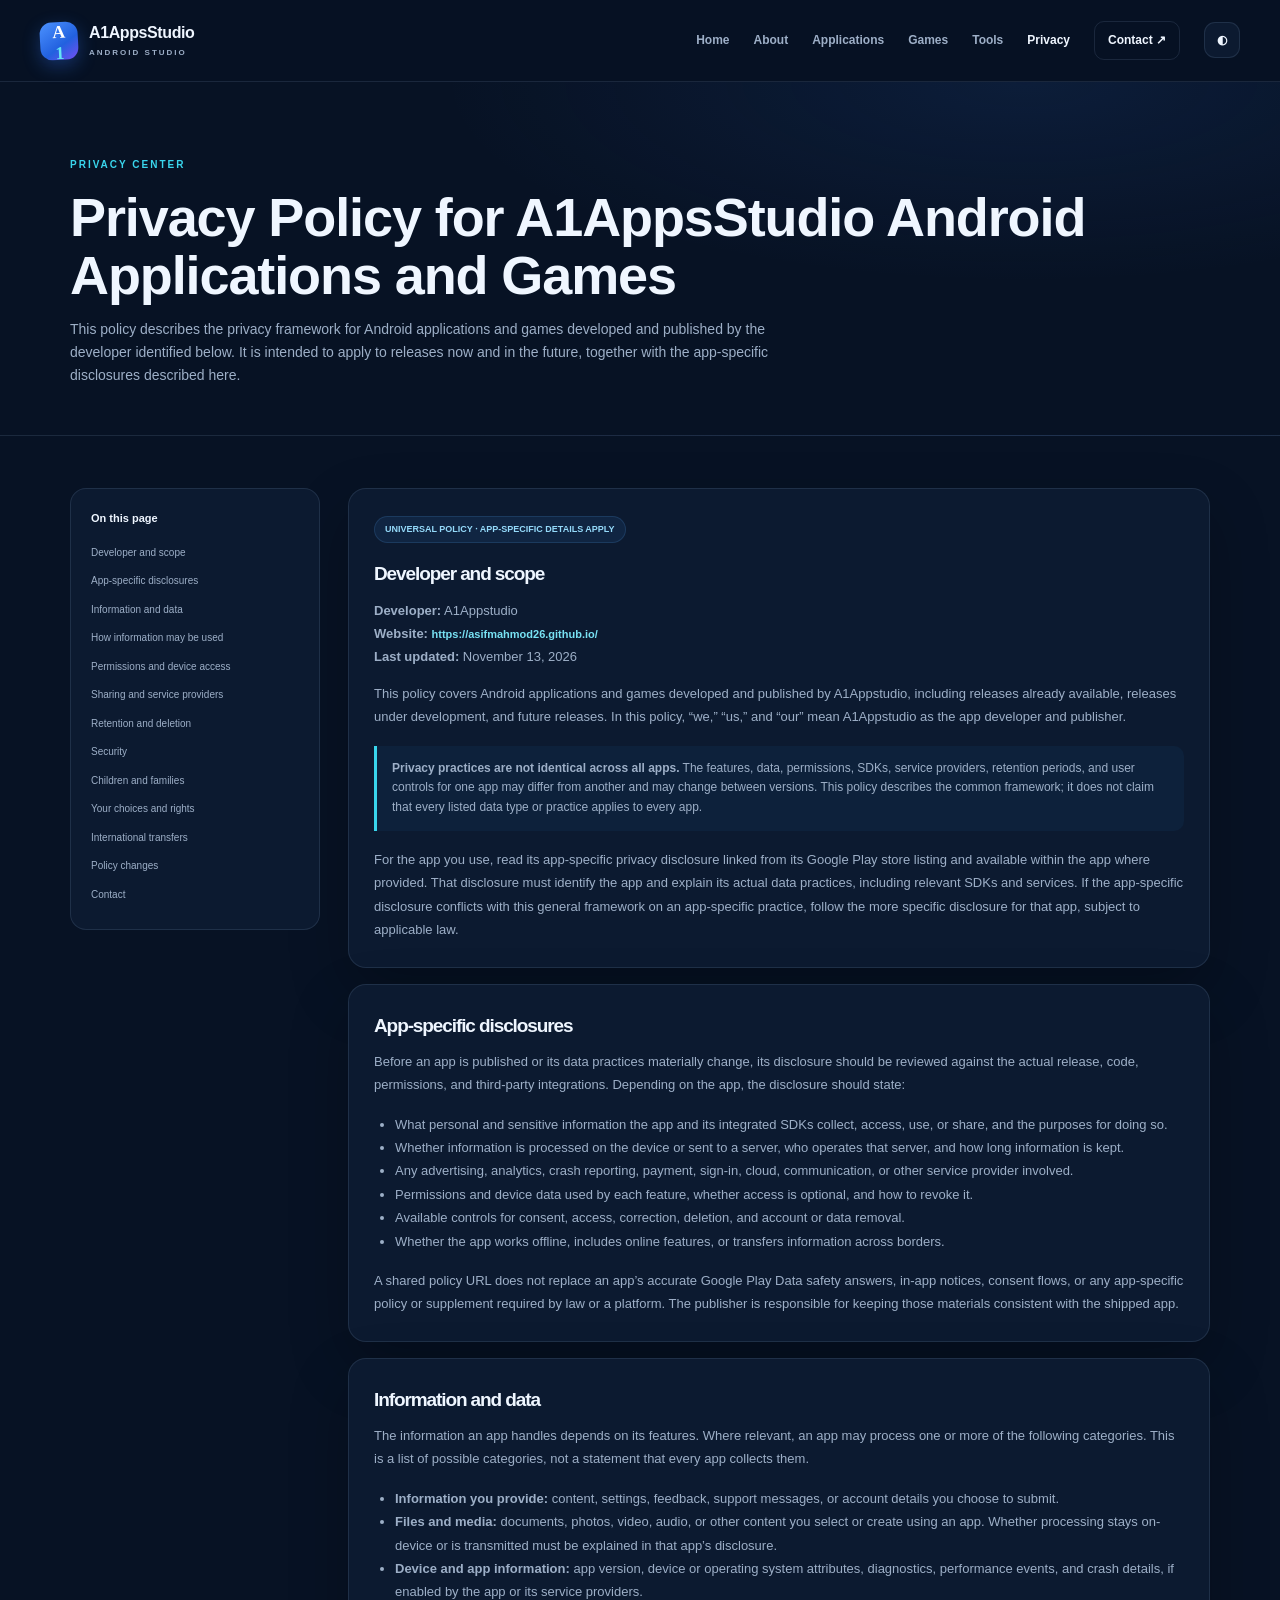
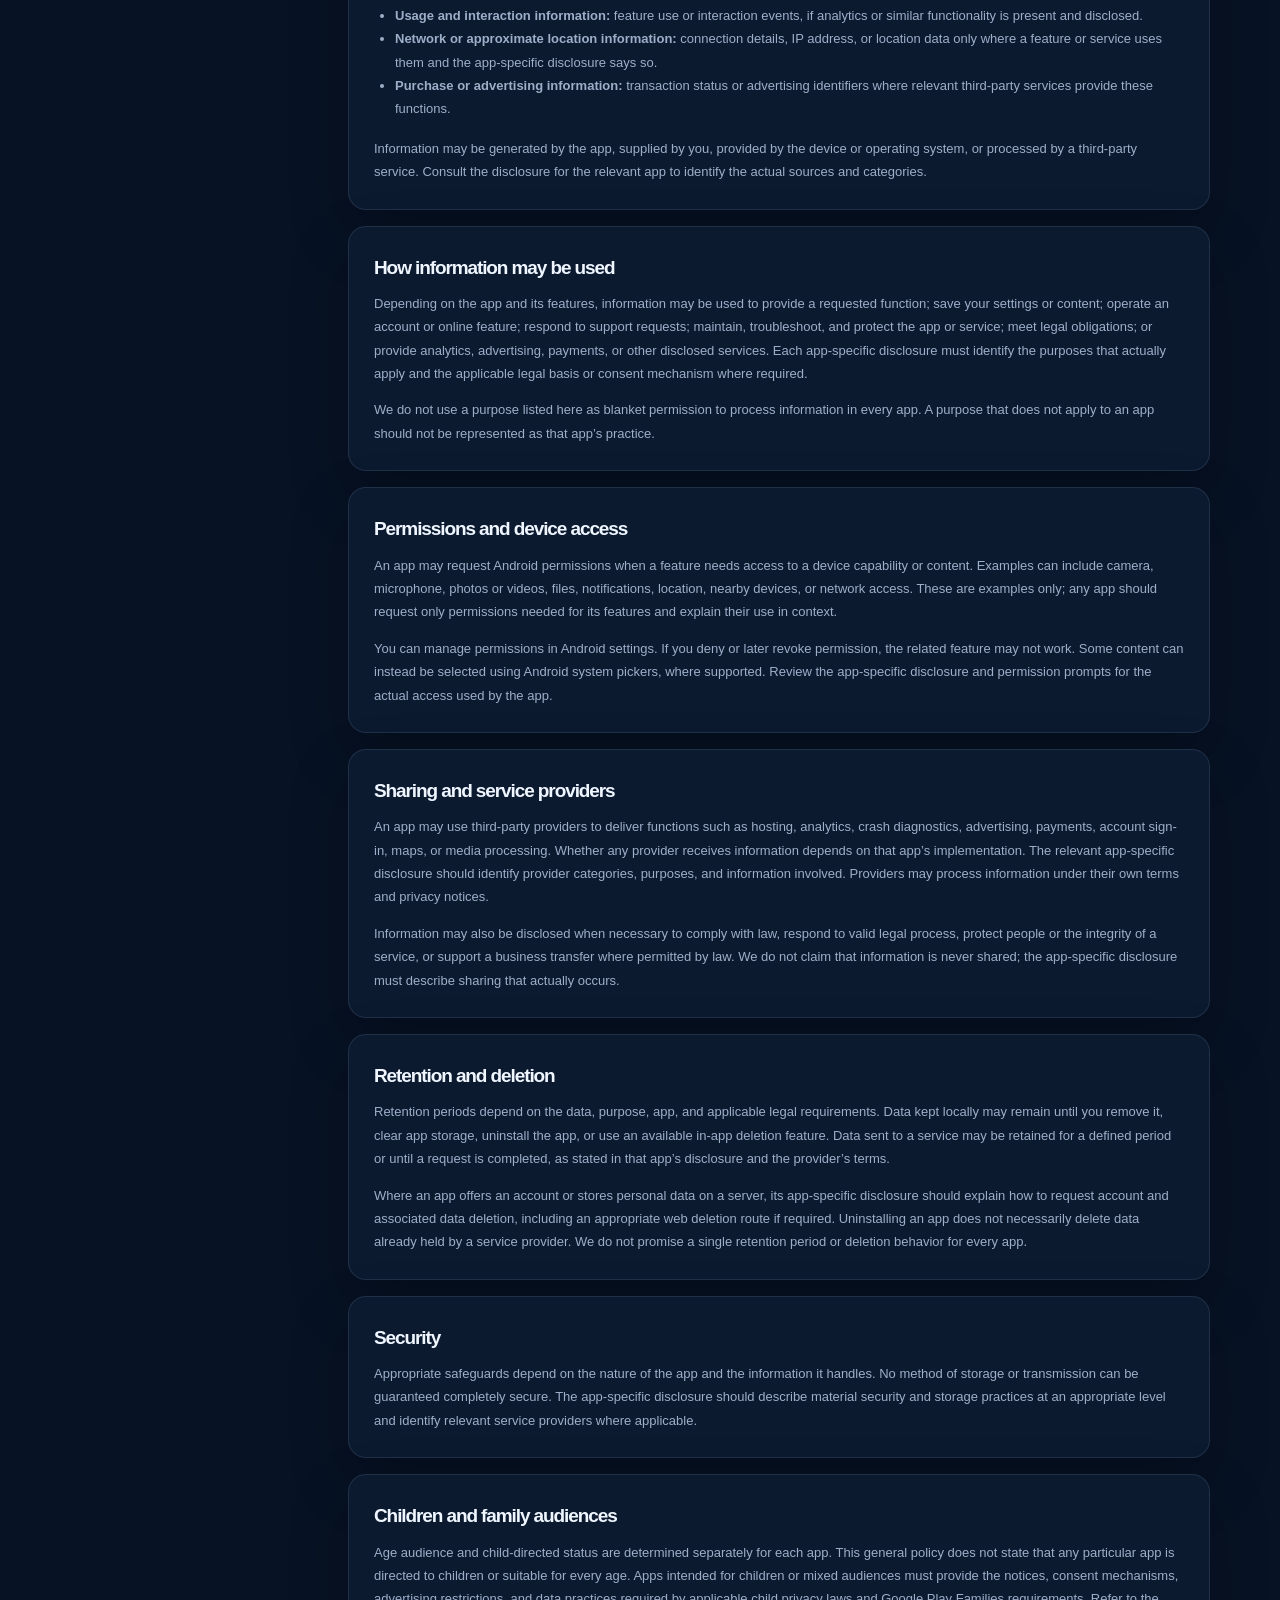
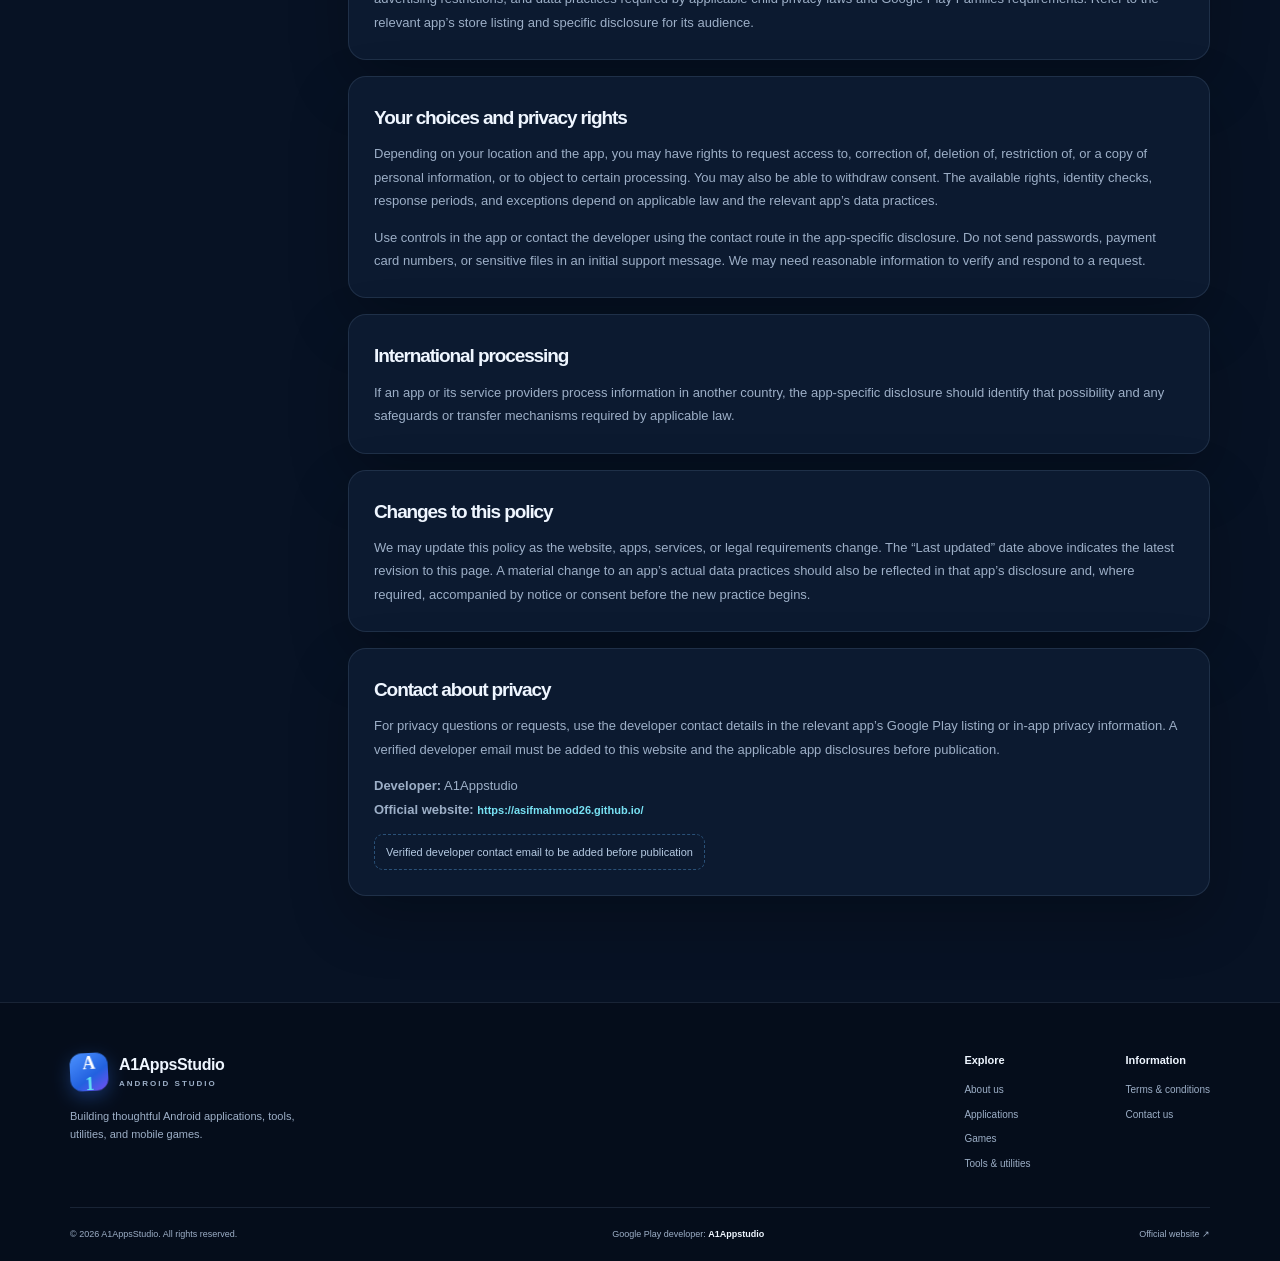
==== privacy.html @ 0a57a01b "official A1AppsStudio website" ====
<!doctype html><html lang="en" data-theme="dark"><head><meta charset="utf-8"><meta name="viewport" content="width=device-width, initial-scale=1"><meta name="description" content="Privacy Policy for Android applications and games developed and published by A1Appstudio, with app-specific disclosures for each release."><meta name="robots" content="index,follow"><title>Privacy Policy | A1AppsStudio</title><link rel="canonical" href="https://asifmahmod26.github.io/privacy.html"><link rel="icon" href="assets/favicon.svg" type="image/svg+xml"><link rel="stylesheet" href="assets/site.css"><script src="assets/site.js" defer></script></head><body><a class="skip-link" href="#main">Skip to content</a><header class="site-header"><div class="nav-wrap"><a class="brand" href="index.html"><span class="brand-mark">A<span>1</span></span><span>A1AppsStudio<small>ANDROID STUDIO</small></span></a><button class="menu-toggle" aria-expanded="false" aria-controls="primary-nav" aria-label="Open navigation"><span></span><span></span><span></span></button><nav id="primary-nav" class="primary-nav"><a href="index.html">Home</a><a href="about.html">About</a><a href="applications.html">Applications</a><a href="games.html">Games</a><a href="tools.html">Tools</a><a class="active" href="privacy.html">Privacy</a><a class="nav-contact" href="contact.html">Contact ↗</a><button class="theme-toggle" type="button" aria-label="Switch color theme">◐</button></nav></div></header><main id="main"><section class="page-hero"><div class="shell"><div class="eyebrow">PRIVACY CENTER</div><h1>Privacy Policy for A1AppsStudio Android Applications and Games</h1><p>This policy describes the privacy framework for Android applications and games developed and published by the developer identified below. It is intended to apply to releases now and in the future, together with the app-specific disclosures described here.</p></div></section><section class="page-content shell"><div class="prose-layout"><aside class="toc"><b>On this page</b><a href="#identity">Developer and scope</a><a href="#app-disclosures">App-specific disclosures</a><a href="#data">Information and data</a><a href="#use">How information may be used</a><a href="#permissions">Permissions and device access</a><a href="#sharing">Sharing and service providers</a><a href="#retention">Retention and deletion</a><a href="#security">Security</a><a href="#children">Children and families</a><a href="#rights">Your choices and rights</a><a href="#transfers">International transfers</a><a href="#changes">Policy changes</a><a href="#contact">Contact</a></aside><div>
  <article class="prose-card" id="identity"><span class="badge">UNIVERSAL POLICY · APP-SPECIFIC DETAILS APPLY</span><h2 style="margin-top:15px">Developer and scope</h2><p><strong>Developer:</strong> A1Appstudio<br><strong>Website:</strong> <a class="text-link" href="https://asifmahmod26.github.io/">https://asifmahmod26.github.io/</a><br><strong>Last updated:</strong> November 13, 2026</p><p>This policy covers Android applications and games developed and published by A1Appstudio, including releases already available, releases under development, and future releases. In this policy, “we,” “us,” and “our” mean A1Appstudio as the app developer and publisher.</p><div class="notice"><strong>Privacy practices are not identical across all apps.</strong> The features, data, permissions, SDKs, service providers, retention periods, and user controls for one app may differ from another and may change between versions. This policy describes the common framework; it does not claim that every listed data type or practice applies to every app.</div><p>For the app you use, read its app-specific privacy disclosure linked from its Google Play store listing and available within the app where provided. That disclosure must identify the app and explain its actual data practices, including relevant SDKs and services. If the app-specific disclosure conflicts with this general framework on an app-specific practice, follow the more specific disclosure for that app, subject to applicable law.</p></article>
  <article class="prose-card" id="app-disclosures"><h2>App-specific disclosures</h2><p>Before an app is published or its data practices materially change, its disclosure should be reviewed against the actual release, code, permissions, and third-party integrations. Depending on the app, the disclosure should state:</p><ul><li>What personal and sensitive information the app and its integrated SDKs collect, access, use, or share, and the purposes for doing so.</li><li>Whether information is processed on the device or sent to a server, who operates that server, and how long information is kept.</li><li>Any advertising, analytics, crash reporting, payment, sign-in, cloud, communication, or other service provider involved.</li><li>Permissions and device data used by each feature, whether access is optional, and how to revoke it.</li><li>Available controls for consent, access, correction, deletion, and account or data removal.</li><li>Whether the app works offline, includes online features, or transfers information across borders.</li></ul><p>A shared policy URL does not replace an app’s accurate Google Play Data safety answers, in-app notices, consent flows, or any app-specific policy or supplement required by law or a platform. The publisher is responsible for keeping those materials consistent with the shipped app.</p></article>
  <article class="prose-card" id="data"><h2>Information and data</h2><p>The information an app handles depends on its features. Where relevant, an app may process one or more of the following categories. This is a list of possible categories, not a statement that every app collects them.</p><ul><li><strong>Information you provide:</strong> content, settings, feedback, support messages, or account details you choose to submit.</li><li><strong>Files and media:</strong> documents, photos, video, audio, or other content you select or create using an app. Whether processing stays on-device or is transmitted must be explained in that app’s disclosure.</li><li><strong>Device and app information:</strong> app version, device or operating system attributes, diagnostics, performance events, and crash details, if enabled by the app or its service providers.</li><li><strong>Usage and interaction information:</strong> feature use or interaction events, if analytics or similar functionality is present and disclosed.</li><li><strong>Network or approximate location information:</strong> connection details, IP address, or location data only where a feature or service uses them and the app-specific disclosure says so.</li><li><strong>Purchase or advertising information:</strong> transaction status or advertising identifiers where relevant third-party services provide these functions.</li></ul><p>Information may be generated by the app, supplied by you, provided by the device or operating system, or processed by a third-party service. Consult the disclosure for the relevant app to identify the actual sources and categories.</p></article>
  <article class="prose-card" id="use"><h2>How information may be used</h2><p>Depending on the app and its features, information may be used to provide a requested function; save your settings or content; operate an account or online feature; respond to support requests; maintain, troubleshoot, and protect the app or service; meet legal obligations; or provide analytics, advertising, payments, or other disclosed services. Each app-specific disclosure must identify the purposes that actually apply and the applicable legal basis or consent mechanism where required.</p><p>We do not use a purpose listed here as blanket permission to process information in every app. A purpose that does not apply to an app should not be represented as that app’s practice.</p></article>
  <article class="prose-card" id="permissions"><h2>Permissions and device access</h2><p>An app may request Android permissions when a feature needs access to a device capability or content. Examples can include camera, microphone, photos or videos, files, notifications, location, nearby devices, or network access. These are examples only; any app should request only permissions needed for its features and explain their use in context.</p><p>You can manage permissions in Android settings. If you deny or later revoke permission, the related feature may not work. Some content can instead be selected using Android system pickers, where supported. Review the app-specific disclosure and permission prompts for the actual access used by the app.</p></article>
  <article class="prose-card" id="sharing"><h2>Sharing and service providers</h2><p>An app may use third-party providers to deliver functions such as hosting, analytics, crash diagnostics, advertising, payments, account sign-in, maps, or media processing. Whether any provider receives information depends on that app’s implementation. The relevant app-specific disclosure should identify provider categories, purposes, and information involved. Providers may process information under their own terms and privacy notices.</p><p>Information may also be disclosed when necessary to comply with law, respond to valid legal process, protect people or the integrity of a service, or support a business transfer where permitted by law. We do not claim that information is never shared; the app-specific disclosure must describe sharing that actually occurs.</p></article>
  <article class="prose-card" id="retention"><h2>Retention and deletion</h2><p>Retention periods depend on the data, purpose, app, and applicable legal requirements. Data kept locally may remain until you remove it, clear app storage, uninstall the app, or use an available in-app deletion feature. Data sent to a service may be retained for a defined period or until a request is completed, as stated in that app’s disclosure and the provider’s terms.</p><p>Where an app offers an account or stores personal data on a server, its app-specific disclosure should explain how to request account and associated data deletion, including an appropriate web deletion route if required. Uninstalling an app does not necessarily delete data already held by a service provider. We do not promise a single retention period or deletion behavior for every app.</p></article>
  <article class="prose-card" id="security"><h2>Security</h2><p>Appropriate safeguards depend on the nature of the app and the information it handles. No method of storage or transmission can be guaranteed completely secure. The app-specific disclosure should describe material security and storage practices at an appropriate level and identify relevant service providers where applicable.</p></article>
  <article class="prose-card" id="children"><h2>Children and family audiences</h2><p>Age audience and child-directed status are determined separately for each app. This general policy does not state that any particular app is directed to children or suitable for every age. Apps intended for children or mixed audiences must provide the notices, consent mechanisms, advertising restrictions, and data practices required by applicable child privacy laws and Google Play Families requirements. Refer to the relevant app’s store listing and specific disclosure for its audience.</p></article>
  <article class="prose-card" id="rights"><h2>Your choices and privacy rights</h2><p>Depending on your location and the app, you may have rights to request access to, correction of, deletion of, restriction of, or a copy of personal information, or to object to certain processing. You may also be able to withdraw consent. The available rights, identity checks, response periods, and exceptions depend on applicable law and the relevant app’s data practices.</p><p>Use controls in the app or contact the developer using the contact route in the app-specific disclosure. Do not send passwords, payment card numbers, or sensitive files in an initial support message. We may need reasonable information to verify and respond to a request.</p></article>
  <article class="prose-card" id="transfers"><h2>International processing</h2><p>If an app or its service providers process information in another country, the app-specific disclosure should identify that possibility and any safeguards or transfer mechanisms required by applicable law.</p></article>
  <article class="prose-card" id="changes"><h2>Changes to this policy</h2><p>We may update this policy as the website, apps, services, or legal requirements change. The “Last updated” date above indicates the latest revision to this page. A material change to an app’s actual data practices should also be reflected in that app’s disclosure and, where required, accompanied by notice or consent before the new practice begins.</p></article>
  <article class="prose-card" id="contact"><h2>Contact about privacy</h2><p>For privacy questions or requests, use the developer contact details in the relevant app’s Google Play listing or in-app privacy information. A verified developer email must be added to this website and the applicable app disclosures before publication.</p><p><strong>Developer:</strong> A1Appstudio<br><strong>Official website:</strong> <a class="text-link" href="https://asifmahmod26.github.io/">https://asifmahmod26.github.io/</a></p><div class="placeholder">Verified developer contact email to be added before publication</div></article>
  </div></div></section></main><footer class="site-footer"><div class="shell footer-main"><div class="footer-brand"><a class="brand" href="index.html"><span class="brand-mark">A<span>1</span></span><span>A1AppsStudio<small>ANDROID STUDIO</small></span></a><p>Building thoughtful Android applications, tools, utilities, and mobile games.</p></div><div class="footer-links"><div><b>Explore</b><a href="about.html">About us</a><a href="applications.html">Applications</a><a href="games.html">Games</a><a href="tools.html">Tools &amp; utilities</a></div><div><b>Information</b><a href="terms.html">Terms &amp; conditions</a><a href="contact.html">Contact us</a></div></div></div><div class="shell footer-bottom"><span>© <span data-year></span> A1AppsStudio. All rights reserved.</span><span>Google Play developer: <strong>A1Appstudio</strong></span><a href="https://asifmahmod26.github.io/">Official website ↗</a></div></footer></body></html>
---- assets/site.css ----
:root{color-scheme:dark;--bg:#071224;--bg-deep:#050d1b;--surface:#0c1a30;--surface-2:#10223d;--text:#eff6ff;--muted:#9dafc7;--line:rgba(161,190,232,.13);--blue:#4b83ff;--cyan:#39d5ec;--purple:#9a77ff;--shadow:0 24px 60px rgba(0,0,0,.24);--radius:22px}html[data-theme="light"]{color-scheme:light;--bg:#f5f8ff;--bg-deep:#edf3fc;--surface:#fff;--surface-2:#f3f7ff;--text:#14233b;--muted:#53657f;--line:rgba(40,75,130,.13);--shadow:0 24px 60px rgba(22,52,99,.1)}*{box-sizing:border-box}html{scroll-behavior:smooth}body{margin:0;background:var(--bg);color:var(--text);font-family:"DM Sans",sans-serif;line-height:1.65;transition:background .25s,color .25s}a{color:inherit;text-decoration:none}button{font:inherit}.shell{width:min(1140px,calc(100% - 48px));margin-inline:auto}.skip-link{position:absolute;left:-9999px;top:8px;background:var(--text);color:var(--bg);padding:10px 14px;border-radius:8px;z-index:99}.skip-link:focus{left:10px}.site-header{height:82px;position:sticky;top:0;z-index:20;background:color-mix(in srgb,var(--bg) 88%,transparent);backdrop-filter:blur(18px);border-bottom:1px solid var(--line)}.nav-wrap{height:100%;width:min(1200px,calc(100% - 48px));margin:auto;display:flex;align-items:center;justify-content:space-between}.brand{display:inline-flex;align-items:center;gap:11px;font:800 16px Manrope,sans-serif;letter-spacing:-.4px}.brand>span:last-child{display:flex;flex-direction:column;line-height:1.15}.brand small{font:700 8px "DM Sans",sans-serif;letter-spacing:2px;color:var(--muted);margin-top:5px}.brand-mark{width:38px;height:38px;display:grid;place-items:center;border-radius:12px;background:linear-gradient(145deg,#4c92ff,#2261df 60%,#754ef2);box-shadow:0 6px 18px #347cff50;color:white;font:800 18px Manrope;transform:rotate(-3deg)}.brand-mark span,.about-monogram span{color:#64e6f4}.primary-nav{display:flex;align-items:center;gap:24px;font-size:12px;font-weight:600;color:var(--muted)}.primary-nav>a{transition:color .2s}.primary-nav>a:hover,.primary-nav>a.active{color:var(--text)}.nav-contact{border:1px solid var(--line);border-radius:10px;padding:9px 13px;color:var(--text)!important}.nav-contact span{color:var(--cyan);padding-left:5px}.theme-toggle,.menu-toggle{color:var(--text);border:1px solid var(--line);background:var(--surface);width:36px;height:36px;border-radius:11px;cursor:pointer}.menu-toggle{display:none}.hero{min-height:590px;display:grid;grid-template-columns:1fr .95fr;align-items:center;gap:30px;padding-block:68px 56px}.eyebrow{font-size:10px;letter-spacing:2px;font-weight:700;color:var(--cyan);display:flex;align-items:center;gap:9px}.pulse{width:7px;height:7px;background:var(--cyan);border-radius:99px;box-shadow:0 0 14px var(--cyan)}h1,h2,h3,p{margin-top:0}h1,h2,h3{font-family:Manrope,sans-serif;letter-spacing:-1.1px}h1{font-size:clamp(42px,5.5vw,69px);line-height:1.08;margin:18px 0 17px;font-weight:800}h1 span{background:linear-gradient(100deg,#54a3ff,#53dded 60%,#a58aff);color:transparent;background-clip:text}.hero-lead{font:600 16px Manrope,sans-serif;color:#e3edff;margin-bottom:12px}.hero-text{max-width:520px;color:var(--muted);font-size:14px;line-height:1.8}.hero-actions{display:flex;gap:12px;margin-top:25px}.button{min-height:44px;padding:0 18px;border-radius:12px;display:inline-flex;align-items:center;justify-content:center;gap:12px;font-size:12px;font-weight:700;transition:transform .2s,box-shadow .2s}.button:hover{transform:translateY(-2px)}.button-primary{background:linear-gradient(105deg,#347bf2,#4a63ef 70%,#7560ef);color:white;box-shadow:0 12px 25px #326ef040}.button-primary span{font-size:17px}.button-quiet{color:var(--text);border:1px solid var(--line);background:var(--surface)}.button-outline{border:1px solid var(--line);color:var(--text);background:var(--surface)}.hero-note{margin-top:27px;color:var(--muted);font-size:10px;display:flex;gap:9px;align-items:center}.note-icon{color:#ffcf6a}.hero-art{height:440px;position:relative;display:grid;place-items:center;isolation:isolate}.glow{position:absolute;width:320px;height:320px;border-radius:50%;background:radial-gradient(circle,#3177ed36, #6c51de1c 45%,transparent 70%);filter:blur(10px);z-index:-1}.orbit{position:absolute;border:1px solid #80b0ff20;border-radius:50%;transform:rotate(-25deg)}.orbit-one{width:385px;height:175px}.orbit-two{width:330px;height:260px;transform:rotate(43deg)}.art-card{position:absolute;border:1px solid #b5d5ff27;background:linear-gradient(145deg,#172b49ed,#0d1c34f5);box-shadow:0 28px 60px #0005,inset 0 1px #fff1;border-radius:23px}.art-card-back{width:198px;height:260px;right:38px;top:78px;padding:25px 20px;transform:rotate(11deg);opacity:.8}.mini-icon{width:35px;height:35px;border-radius:12px;display:grid;place-items:center;color:#091727;margin-bottom:24px}.cyan{background:linear-gradient(135deg,#69eff1,#55aaff)}.art-card-back i{display:block;background:#52709255;height:7px;border-radius:8px;margin:10px 0;width:90%}.art-card-back i.short{width:58%}.mini-bars{height:55px;display:flex;align-items:end;gap:9px;margin-top:31px}.mini-bars b{display:block;width:25px;border-radius:6px 6px 2px 2px;background:linear-gradient(#65d9ee,#3975ef);height:52%}.mini-bars b:nth-child(2){height:91%}.mini-bars b:nth-child(3){height:70%}.art-card-front{width:220px;height:340px;left:calc(50% - 135px);top:57px;padding:22px;transform:rotate(-7deg);background:linear-gradient(150deg,#1a3151f5,#101d34f8)}.phone-top{display:flex;justify-content:space-between}.phone-top span{width:30px;height:5px;border-radius:4px;background:#8daed54d}.phone-top span+span{width:9px}.app-symbol{margin:29px auto 20px;width:62px;height:62px;border-radius:21px;display:grid;place-items:center;font:800 27px Manrope;color:white;background:linear-gradient(145deg,#48a3ff,#535ee8 66%,#9768eb);box-shadow:0 12px 26px #4478ec55}.app-symbol span{color:#68edf0}.art-line{width:53%;height:7px;margin:10px auto;background:#94afd052;border-radius:9px}.art-line.wide{width:74%;height:9px;background:#d1e3fb9c}.art-chip-row{display:flex;justify-content:center;gap:7px;margin:21px 0}.art-chip-row span{height:17px;width:43px;border-radius:10px;background:#244565}.art-chip-row span:first-child{background:#286e9b}.art-tile{height:66px;background:linear-gradient(110deg,#184277,#202f69);border:1px solid #6ea6f02c;border-radius:13px;padding:10px;display:flex;align-items:center;gap:8px;position:relative}.art-tile b{display:grid;place-items:center;width:33px;height:35px;border-radius:10px;background:linear-gradient(130deg,#55d8e8,#5479f2);color:white}.art-tile span{height:6px;width:58px;background:#c2d9f270;border-radius:9px}.art-tile span.short{position:absolute;left:51px;top:42px;width:39px;background:#91aacc45}.float-chip{position:absolute;border:1px solid #a7cbf533;background:#112543e8;backdrop-filter:blur(8px);padding:9px 13px;border-radius:12px;font-size:9px;font-weight:700;letter-spacing:.7px;box-shadow:0 12px 25px #0004}.float-chip span{color:var(--cyan);font-size:14px;vertical-align:-1px;margin-right:6px}.chip-top{top:70px;left:27px}.chip-bottom{bottom:69px;right:24px}.spark{position:absolute;color:#63ddeb;font-size:24px}.spark-a{top:115px;right:75px}.spark-b{bottom:91px;left:47px;color:#a985ff}.trust-strip{border-block:1px solid var(--line);background:var(--surface-2)}.trust-inner{display:flex;align-items:center;justify-content:center;gap:30px;height:61px;font-size:9px;letter-spacing:1.5px;font-weight:700;color:var(--muted)}.trust-divider{height:4px;width:4px;border-radius:50%;background:var(--cyan);box-shadow:0 0 8px var(--cyan)}.section{padding-block:92px}.section-heading{display:flex;align-items:end;justify-content:space-between;margin-bottom:29px;gap:30px}.section-heading h2,.about-copy h2,.privacy-inner h2,.cta-inner h2{font-size:clamp(27px,3.5vw,38px);line-height:1.2;margin:10px 0 0}.section-heading p{color:var(--muted);font-size:12px;max-width:300px;margin:0}.category-grid{display:grid;grid-template-columns:repeat(3,1fr);gap:17px}.category-card{position:relative;padding:26px 24px 23px;min-height:231px;border-radius:var(--radius);background:linear-gradient(145deg,var(--surface),color-mix(in srgb,var(--surface) 75%,var(--surface-2)));border:1px solid var(--line);box-shadow:var(--shadow);transition:transform .24s,border .24s}.category-card:hover{transform:translateY(-5px);border-color:#5db8f666}.category-icon{width:43px;height:43px;border-radius:14px;display:grid;place-items:center;font-size:22px;color:white;box-shadow:0 9px 20px #0003}.icon-blue{background:linear-gradient(140deg,#4da9ff,#4664ee)}.icon-violet{background:linear-gradient(140deg,#c074ff,#7247e4)}.icon-cyan{background:linear-gradient(140deg,#44e0d8,#2887ed)}.card-arrow{position:absolute;right:24px;top:27px;color:var(--muted);font-size:17px}.category-card h3{font-size:17px;margin:21px 0 8px}.category-card p{font-size:11px;color:var(--muted);line-height:1.7;max-width:290px;margin-bottom:17px}.tag-row{display:flex;gap:7px}.tag-row span{font-size:8px;color:#9ec7ff;border:1px solid #79aef022;background:#4582db12;padding:5px 8px;border-radius:20px}.privacy-band{background:linear-gradient(105deg,#0d2441,#10234c 58%,#171e46);border-block:1px solid #6e9edf19;overflow:hidden}.privacy-inner{position:relative;display:grid;grid-template-columns:86px 1fr;gap:23px;align-items:center;padding-block:48px}.privacy-emblem{width:68px;height:68px;border-radius:21px;display:grid;place-items:center;font-size:34px;color:#9df1e9;background:linear-gradient(140deg,#1f6995,#3e55ae);box-shadow:0 12px 32px #268ce034;position:relative}.privacy-emblem span{position:absolute;width:11px;height:11px;border-radius:50%;background:#85f5cd;right:11px;top:10px;box-shadow:0 0 12px #85f5cd}.privacy-inner h2{font-size:28px;margin:8px 0}.privacy-inner p{font-size:12px;color:#b0c4de;max-width:710px;margin-bottom:12px}.text-link{font-size:11px;color:#78e2f4;font-weight:700}.text-link span{padding-left:6px}.privacy-orb{position:absolute;width:200px;height:200px;border:1px solid #7db3e923;border-radius:50%;right:9%;top:-80px;box-shadow:0 0 0 28px #7db3e90b,0 0 0 58px #7db3e907}.about-preview{display:grid;grid-template-columns:.85fr 1.2fr;gap:90px;align-items:center}.about-graphic{height:280px;display:grid;place-items:center;position:relative}.about-ring{position:absolute;width:238px;height:238px;border:1px solid #489ef23e;border-radius:50%;box-shadow:0 0 0 27px #448aef0c,0 0 0 54px #448aef08}.about-monogram{width:142px;height:142px;border-radius:42px;display:grid;place-items:center;background:linear-gradient(145deg,#347eef,#3a58d9 65%,#815ae8);font:800 64px Manrope;color:white;box-shadow:0 30px 60px #3c66dd55,inset 0 1px #ffffff80;transform:rotate(-8deg)}.about-caption{position:absolute;bottom:7px;left:calc(50% + 67px);font-size:8px;line-height:1.6;letter-spacing:1.3px;font-weight:700;color:var(--muted)}.about-copy p{font-size:13px;color:var(--muted);max-width:550px;line-height:1.85;margin:17px 0 22px}.contact-cta{background:var(--surface-2);border-top:1px solid var(--line)}.cta-inner{min-height:190px;display:flex;align-items:center;justify-content:space-between;gap:20px;padding-block:38px}.cta-inner h2{font-size:27px;margin:8px 0}.cta-inner p{color:var(--muted);font-size:12px;margin-bottom:0}.site-footer{background:var(--bg-deep);border-top:1px solid var(--line)}.footer-main{padding-block:48px 35px;display:flex;justify-content:space-between;gap:40px}.footer-brand p{font-size:11px;color:var(--muted);max-width:260px;margin-top:16px}.footer-links{display:flex;gap:95px}.footer-links div{display:flex;flex-direction:column;gap:8px;font-size:10px;color:var(--muted)}.footer-links b{color:var(--text);font-size:11px;margin-bottom:5px}.footer-bottom{border-top:1px solid var(--line);min-height:54px;display:flex;align-items:center;justify-content:space-between;gap:12px;color:var(--muted);font-size:9px}.footer-bottom strong{color:var(--text)}.page-hero{padding:75px 0 48px;background:radial-gradient(ellipse at 80% 0%,#2b5eba24,transparent 40%);border-bottom:1px solid var(--line)}.page-hero h1{font-size:clamp(38px,5vw,54px);margin:14px 0}.page-hero p{color:var(--muted);max-width:700px;font-size:14px;margin:0}.page-content{padding-block:52px 90px}.content-grid{display:grid;grid-template-columns:repeat(2,1fr);gap:18px}.info-card,.prose-card,.contact-card{border:1px solid var(--line);background:var(--surface);border-radius:18px;padding:25px;box-shadow:var(--shadow)}.info-card h2,.info-card h3,.prose-card h2,.contact-card h2{font-size:19px;margin-bottom:9px}.info-card p,.prose-card p,.prose-card li,.contact-card p{color:var(--muted);font-size:13px;line-height:1.8}.info-card p:last-child,.prose-card p:last-child{margin-bottom:0}.info-card .category-icon{margin-bottom:15px}.prose-layout{display:grid;grid-template-columns:250px 1fr;gap:28px;align-items:start}.toc{position:sticky;top:104px;background:var(--surface);border:1px solid var(--line);border-radius:16px;padding:20px}.toc b{font-size:11px;display:block;margin-bottom:11px}.toc a{display:block;color:var(--muted);font-size:10px;padding:6px 0}.toc a:hover{color:var(--cyan)}.prose-card{margin-bottom:16px;scroll-margin-top:100px}.prose-card h2{margin-top:0}.prose-card h3{font-size:15px;letter-spacing:-.2px;margin:20px 0 7px}.prose-card ul{padding-left:21px}.notice{border-left:3px solid var(--cyan);background:#258de110;border-radius:0 10px 10px 0;padding:13px 15px;color:var(--muted);font-size:12px;margin:17px 0}.contact-layout{display:grid;grid-template-columns:1.1fr .9fr;gap:18px}.contact-method{padding:14px 0;border-top:1px solid var(--line)}.contact-method b{display:block;font-size:12px}.contact-method span{font-size:11px;color:var(--muted)}.placeholder{display:inline-block;border:1px dashed #58a5e766;color:#b5cae2;padding:8px 11px;border-radius:9px;font-size:11px}.badge{display:inline-flex;border-radius:20px;background:#3987e21a;border:1px solid #529de42c;color:#95dafa;padding:5px 10px;font-size:9px;font-weight:700}.last-updated{font-size:10px!important;color:var(--muted);margin-top:-3px}.category-list{display:flex;flex-wrap:wrap;gap:8px}.category-list span{border:1px solid var(--line);background:var(--surface-2);padding:7px 11px;border-radius:20px;font-size:10px;color:var(--muted)}
@media(max-width:900px){.primary-nav{gap:14px}.hero{grid-template-columns:1fr .8fr}.hero-art{transform:scale(.9)}.about-preview{gap:45px}.footer-links{gap:55px}}
@media(max-width:700px){.shell,.nav-wrap{width:min(100% - 34px,560px)}.site-header{height:70px}.menu-toggle{display:flex;flex-direction:column;align-items:center;justify-content:center;gap:4px}.menu-toggle span{width:15px;height:1.5px;background:var(--text);border-radius:3px}.primary-nav{display:none;position:absolute;left:0;right:0;top:69px;background:var(--bg);border-bottom:1px solid var(--line);padding:12px 22px 19px;flex-direction:column;align-items:stretch;gap:0;box-shadow:0 22px 30px #0003}.primary-nav.open{display:flex}.primary-nav>a{padding:10px 0}.primary-nav .nav-contact{margin-top:5px;text-align:center}.theme-toggle{position:absolute;right:22px;top:13px;transform:translateX(-46px)}.hero{display:flex;flex-direction:column;align-items:stretch;padding-block:52px 30px;gap:8px}.hero-copy{position:relative;z-index:2}.hero-art{height:350px;width:100%;transform:scale(.86);transform-origin:top center;margin-bottom:-42px}.hero h1{font-size:47px}.hero-lead{font-size:14px}.hero-text{font-size:13px}.trust-inner{gap:12px;height:auto;min-height:55px;font-size:7px;letter-spacing:.8px}.trust-divider{flex:none}.section{padding-block:64px}.section-heading{display:block}.section-heading p{margin-top:13px}.category-grid{grid-template-columns:1fr}.category-card{min-height:205px}.privacy-inner{grid-template-columns:55px 1fr;gap:14px;padding-block:35px}.privacy-emblem{width:52px;height:52px;font-size:25px;border-radius:16px}.privacy-inner h2{font-size:22px}.privacy-inner p{font-size:11px}.privacy-orb{right:-130px}.about-preview{grid-template-columns:1fr;gap:22px;padding-top:54px}.about-graphic{height:220px}.about-ring{width:190px;height:190px}.about-monogram{width:115px;height:115px;font-size:52px;border-radius:35px}.about-caption{left:calc(50% + 55px)}.about-copy h2{font-size:29px}.cta-inner{display:block;padding-block:35px}.cta-inner .button{margin-top:20px}.footer-main{display:block;padding-block:38px 25px}.footer-links{margin-top:30px;justify-content:flex-start;gap:50px}.footer-bottom{padding-block:14px;flex-wrap:wrap;justify-content:flex-start}.footer-bottom>*{width:100%}.page-hero{padding:53px 0 35px}.page-content{padding-block:32px 65px}.content-grid,.contact-layout{grid-template-columns:1fr}.prose-layout{grid-template-columns:1fr}.toc{position:static;display:grid;grid-template-columns:repeat(2,1fr);gap:0 10px}.toc b{grid-column:1/-1}.prose-card{padding:20px}.info-card,.contact-card{padding:21px}}
@media(prefers-reduced-motion:reduce){*,*::before,*::after{scroll-behavior:auto!important;animation-duration:.01ms!important;transition-duration:.01ms!important}}
@media(max-width:900px){.primary-nav{gap:14px}.hero{grid-template-columns:1fr .8fr}.hero-art{transform:scale(.9)}.about-preview{gap:45px}.footer-links{gap:55px}}
@media(max-width:700px){.shell,.nav-wrap{width:min(100% - 34px,560px)}.site-header{height:70px}.menu-toggle{display:flex;flex-direction:column;align-items:center;justify-content:center;gap:4px}.menu-toggle span{width:15px;height:1.5px;background:var(--text);border-radius:3px}.primary-nav{display:none;position:absolute;left:0;right:0;top:69px;background:var(--bg);border-bottom:1px solid var(--line);padding:12px 22px 19px;flex-direction:column;align-items:stretch;gap:0;box-shadow:0 22px 30px #0003}.primary-nav.open{display:flex}.primary-nav>a{padding:10px 0}.primary-nav .nav-contact{margin-top:5px;text-align:center}.theme-toggle{position:absolute;right:22px;top:13px;transform:translateX(-46px)}.hero{display:flex;flex-direction:column;align-items:stretch;padding-block:52px 30px;gap:8px}.hero-copy{position:relative;z-index:2}.hero-art{height:350px;width:100%;transform:scale(.86);transform-origin:top center;margin-bottom:-42px}.hero h1{font-size:47px}.hero-lead{font-size:14px}.hero-text{font-size:13px}.trust-inner{gap:12px;height:auto;min-height:55px;font-size:7px;letter-spacing:.8px}.trust-divider{flex:none}.section{padding-block:64px}.section-heading{display:block}.section-heading p{margin-top:13px}.category-grid{grid-template-columns:1fr}.category-card{min-height:205px}.privacy-inner{grid-template-columns:55px 1fr;gap:14px;padding-block:35px}.privacy-emblem{width:52px;height:52px;font-size:25px;border-radius:16px}.privacy-inner h2{font-size:22px}.privacy-inner p{font-size:11px}.privacy-orb{right:-130px}.about-preview{grid-template-columns:1fr;gap:22px;padding-top:54px}.about-graphic{height:220px}.about-ring{width:190px;height:190px}.about-monogram{width:115px;height:115px;font-size:52px;border-radius:35px}.about-caption{left:calc(50% + 55px)}.about-copy h2{font-size:29px}.cta-inner{display:block;padding-block:35px}.cta-inner .button{margin-top:20px}.footer-main{display:block;padding-block:38px 25px}.footer-links{margin-top:30px;justify-content:flex-start;gap:50px}.footer-bottom{padding-block:14px;flex-wrap:wrap;justify-content:flex-start}.footer-bottom>*{width:100%}.page-hero{padding:53px 0 35px}.page-content{padding-block:32px 65px}.content-grid,.contact-layout{grid-template-columns:1fr}.prose-layout{grid-template-columns:1fr}.toc{position:static;display:grid;grid-template-columns:repeat(2,1fr);gap:0 10px}.toc b{grid-column:1/-1}.prose-card{padding:20px}.info-card,.contact-card{padding:21px}}
@media(prefers-reduced-motion:reduce){*,*::before,*::after{scroll-behavior:auto!important;animation-duration:.01ms!important;transition-duration:.01ms!important}}
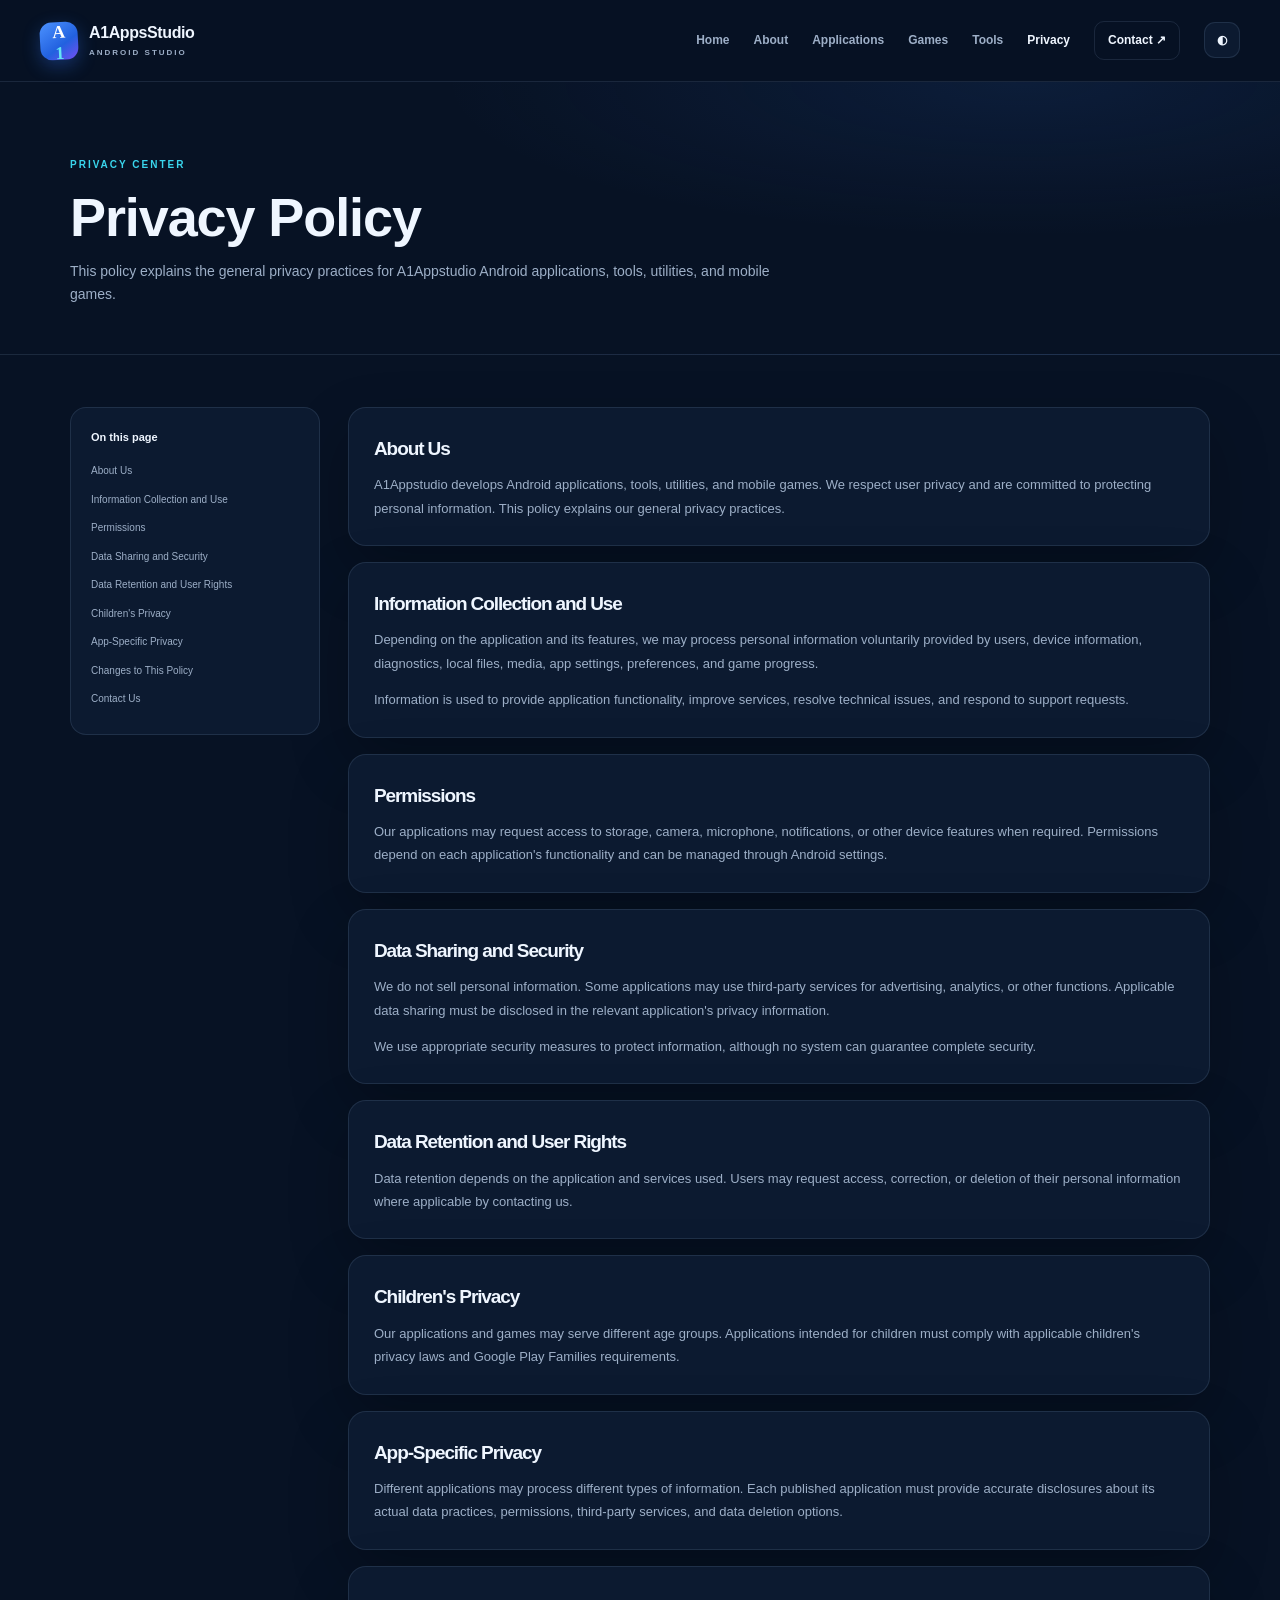
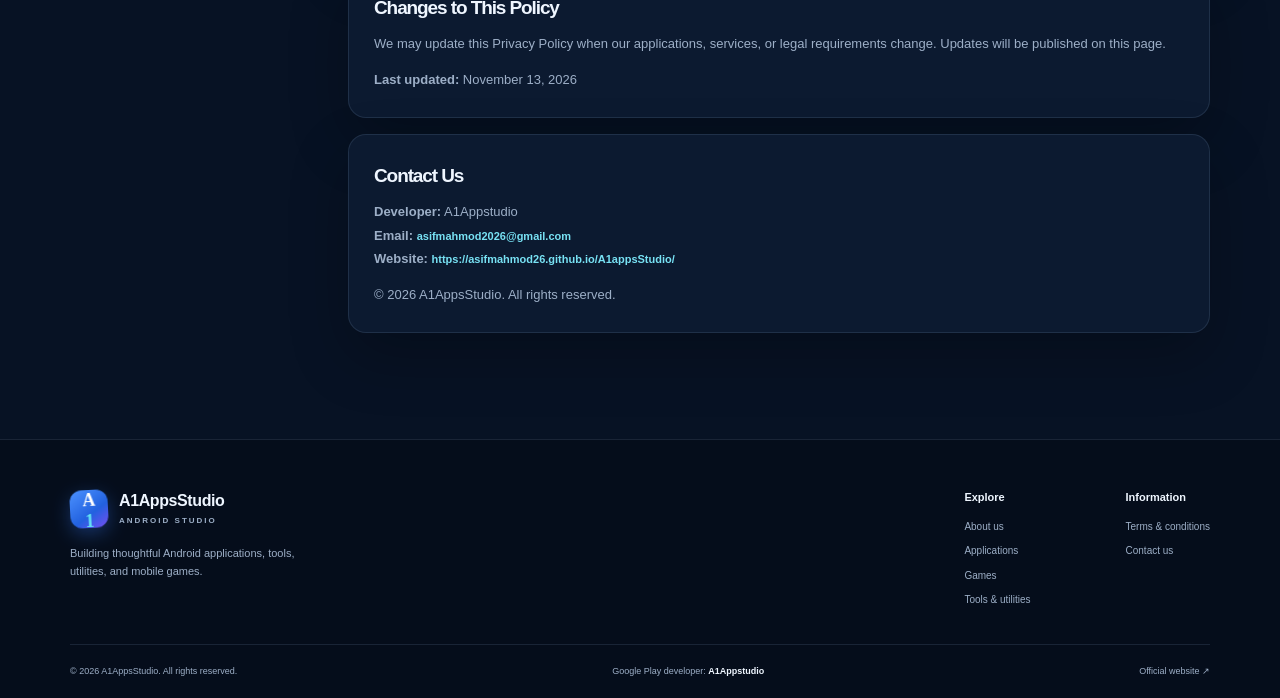
==== commit 33f07f07: "Update A1AppsStudio Privacy Policy" ====
--- a/privacy.html
+++ b/privacy.html
@@ -1,15 +1,11 @@
-<!doctype html><html lang="en" data-theme="dark"><head><meta charset="utf-8"><meta name="viewport" content="width=device-width, initial-scale=1"><meta name="description" content="Privacy Policy for Android applications and games developed and published by A1Appstudio, with app-specific disclosures for each release."><meta name="robots" content="index,follow"><title>Privacy Policy | A1AppsStudio</title><link rel="canonical" href="https://asifmahmod26.github.io/privacy.html"><link rel="icon" href="assets/favicon.svg" type="image/svg+xml"><link rel="stylesheet" href="assets/site.css"><script src="assets/site.js" defer></script></head><body><a class="skip-link" href="#main">Skip to content</a><header class="site-header"><div class="nav-wrap"><a class="brand" href="index.html"><span class="brand-mark">A<span>1</span></span><span>A1AppsStudio<small>ANDROID STUDIO</small></span></a><button class="menu-toggle" aria-expanded="false" aria-controls="primary-nav" aria-label="Open navigation"><span></span><span></span><span></span></button><nav id="primary-nav" class="primary-nav"><a href="index.html">Home</a><a href="about.html">About</a><a href="applications.html">Applications</a><a href="games.html">Games</a><a href="tools.html">Tools</a><a class="active" href="privacy.html">Privacy</a><a class="nav-contact" href="contact.html">Contact ↗</a><button class="theme-toggle" type="button" aria-label="Switch color theme">◐</button></nav></div></header><main id="main"><section class="page-hero"><div class="shell"><div class="eyebrow">PRIVACY CENTER</div><h1>Privacy Policy for A1AppsStudio Android Applications and Games</h1><p>This policy describes the privacy framework for Android applications and games developed and published by the developer identified below. It is intended to apply to releases now and in the future, together with the app-specific disclosures described here.</p></div></section><section class="page-content shell"><div class="prose-layout"><aside class="toc"><b>On this page</b><a href="#identity">Developer and scope</a><a href="#app-disclosures">App-specific disclosures</a><a href="#data">Information and data</a><a href="#use">How information may be used</a><a href="#permissions">Permissions and device access</a><a href="#sharing">Sharing and service providers</a><a href="#retention">Retention and deletion</a><a href="#security">Security</a><a href="#children">Children and families</a><a href="#rights">Your choices and rights</a><a href="#transfers">International transfers</a><a href="#changes">Policy changes</a><a href="#contact">Contact</a></aside><div>
-  <article class="prose-card" id="identity"><span class="badge">UNIVERSAL POLICY · APP-SPECIFIC DETAILS APPLY</span><h2 style="margin-top:15px">Developer and scope</h2><p><strong>Developer:</strong> A1Appstudio<br><strong>Website:</strong> <a class="text-link" href="https://asifmahmod26.github.io/">https://asifmahmod26.github.io/</a><br><strong>Last updated:</strong> November 13, 2026</p><p>This policy covers Android applications and games developed and published by A1Appstudio, including releases already available, releases under development, and future releases. In this policy, “we,” “us,” and “our” mean A1Appstudio as the app developer and publisher.</p><div class="notice"><strong>Privacy practices are not identical across all apps.</strong> The features, data, permissions, SDKs, service providers, retention periods, and user controls for one app may differ from another and may change between versions. This policy describes the common framework; it does not claim that every listed data type or practice applies to every app.</div><p>For the app you use, read its app-specific privacy disclosure linked from its Google Play store listing and available within the app where provided. That disclosure must identify the app and explain its actual data practices, including relevant SDKs and services. If the app-specific disclosure conflicts with this general framework on an app-specific practice, follow the more specific disclosure for that app, subject to applicable law.</p></article>
-  <article class="prose-card" id="app-disclosures"><h2>App-specific disclosures</h2><p>Before an app is published or its data practices materially change, its disclosure should be reviewed against the actual release, code, permissions, and third-party integrations. Depending on the app, the disclosure should state:</p><ul><li>What personal and sensitive information the app and its integrated SDKs collect, access, use, or share, and the purposes for doing so.</li><li>Whether information is processed on the device or sent to a server, who operates that server, and how long information is kept.</li><li>Any advertising, analytics, crash reporting, payment, sign-in, cloud, communication, or other service provider involved.</li><li>Permissions and device data used by each feature, whether access is optional, and how to revoke it.</li><li>Available controls for consent, access, correction, deletion, and account or data removal.</li><li>Whether the app works offline, includes online features, or transfers information across borders.</li></ul><p>A shared policy URL does not replace an app’s accurate Google Play Data safety answers, in-app notices, consent flows, or any app-specific policy or supplement required by law or a platform. The publisher is responsible for keeping those materials consistent with the shipped app.</p></article>
-  <article class="prose-card" id="data"><h2>Information and data</h2><p>The information an app handles depends on its features. Where relevant, an app may process one or more of the following categories. This is a list of possible categories, not a statement that every app collects them.</p><ul><li><strong>Information you provide:</strong> content, settings, feedback, support messages, or account details you choose to submit.</li><li><strong>Files and media:</strong> documents, photos, video, audio, or other content you select or create using an app. Whether processing stays on-device or is transmitted must be explained in that app’s disclosure.</li><li><strong>Device and app information:</strong> app version, device or operating system attributes, diagnostics, performance events, and crash details, if enabled by the app or its service providers.</li><li><strong>Usage and interaction information:</strong> feature use or interaction events, if analytics or similar functionality is present and disclosed.</li><li><strong>Network or approximate location information:</strong> connection details, IP address, or location data only where a feature or service uses them and the app-specific disclosure says so.</li><li><strong>Purchase or advertising information:</strong> transaction status or advertising identifiers where relevant third-party services provide these functions.</li></ul><p>Information may be generated by the app, supplied by you, provided by the device or operating system, or processed by a third-party service. Consult the disclosure for the relevant app to identify the actual sources and categories.</p></article>
-  <article class="prose-card" id="use"><h2>How information may be used</h2><p>Depending on the app and its features, information may be used to provide a requested function; save your settings or content; operate an account or online feature; respond to support requests; maintain, troubleshoot, and protect the app or service; meet legal obligations; or provide analytics, advertising, payments, or other disclosed services. Each app-specific disclosure must identify the purposes that actually apply and the applicable legal basis or consent mechanism where required.</p><p>We do not use a purpose listed here as blanket permission to process information in every app. A purpose that does not apply to an app should not be represented as that app’s practice.</p></article>
-  <article class="prose-card" id="permissions"><h2>Permissions and device access</h2><p>An app may request Android permissions when a feature needs access to a device capability or content. Examples can include camera, microphone, photos or videos, files, notifications, location, nearby devices, or network access. These are examples only; any app should request only permissions needed for its features and explain their use in context.</p><p>You can manage permissions in Android settings. If you deny or later revoke permission, the related feature may not work. Some content can instead be selected using Android system pickers, where supported. Review the app-specific disclosure and permission prompts for the actual access used by the app.</p></article>
-  <article class="prose-card" id="sharing"><h2>Sharing and service providers</h2><p>An app may use third-party providers to deliver functions such as hosting, analytics, crash diagnostics, advertising, payments, account sign-in, maps, or media processing. Whether any provider receives information depends on that app’s implementation. The relevant app-specific disclosure should identify provider categories, purposes, and information involved. Providers may process information under their own terms and privacy notices.</p><p>Information may also be disclosed when necessary to comply with law, respond to valid legal process, protect people or the integrity of a service, or support a business transfer where permitted by law. We do not claim that information is never shared; the app-specific disclosure must describe sharing that actually occurs.</p></article>
-  <article class="prose-card" id="retention"><h2>Retention and deletion</h2><p>Retention periods depend on the data, purpose, app, and applicable legal requirements. Data kept locally may remain until you remove it, clear app storage, uninstall the app, or use an available in-app deletion feature. Data sent to a service may be retained for a defined period or until a request is completed, as stated in that app’s disclosure and the provider’s terms.</p><p>Where an app offers an account or stores personal data on a server, its app-specific disclosure should explain how to request account and associated data deletion, including an appropriate web deletion route if required. Uninstalling an app does not necessarily delete data already held by a service provider. We do not promise a single retention period or deletion behavior for every app.</p></article>
-  <article class="prose-card" id="security"><h2>Security</h2><p>Appropriate safeguards depend on the nature of the app and the information it handles. No method of storage or transmission can be guaranteed completely secure. The app-specific disclosure should describe material security and storage practices at an appropriate level and identify relevant service providers where applicable.</p></article>
-  <article class="prose-card" id="children"><h2>Children and family audiences</h2><p>Age audience and child-directed status are determined separately for each app. This general policy does not state that any particular app is directed to children or suitable for every age. Apps intended for children or mixed audiences must provide the notices, consent mechanisms, advertising restrictions, and data practices required by applicable child privacy laws and Google Play Families requirements. Refer to the relevant app’s store listing and specific disclosure for its audience.</p></article>
-  <article class="prose-card" id="rights"><h2>Your choices and privacy rights</h2><p>Depending on your location and the app, you may have rights to request access to, correction of, deletion of, restriction of, or a copy of personal information, or to object to certain processing. You may also be able to withdraw consent. The available rights, identity checks, response periods, and exceptions depend on applicable law and the relevant app’s data practices.</p><p>Use controls in the app or contact the developer using the contact route in the app-specific disclosure. Do not send passwords, payment card numbers, or sensitive files in an initial support message. We may need reasonable information to verify and respond to a request.</p></article>
-  <article class="prose-card" id="transfers"><h2>International processing</h2><p>If an app or its service providers process information in another country, the app-specific disclosure should identify that possibility and any safeguards or transfer mechanisms required by applicable law.</p></article>
-  <article class="prose-card" id="changes"><h2>Changes to this policy</h2><p>We may update this policy as the website, apps, services, or legal requirements change. The “Last updated” date above indicates the latest revision to this page. A material change to an app’s actual data practices should also be reflected in that app’s disclosure and, where required, accompanied by notice or consent before the new practice begins.</p></article>
-  <article class="prose-card" id="contact"><h2>Contact about privacy</h2><p>For privacy questions or requests, use the developer contact details in the relevant app’s Google Play listing or in-app privacy information. A verified developer email must be added to this website and the applicable app disclosures before publication.</p><p><strong>Developer:</strong> A1Appstudio<br><strong>Official website:</strong> <a class="text-link" href="https://asifmahmod26.github.io/">https://asifmahmod26.github.io/</a></p><div class="placeholder">Verified developer contact email to be added before publication</div></article>
+<!doctype html><html lang="en" data-theme="dark"><head><meta charset="utf-8"><meta name="viewport" content="width=device-width, initial-scale=1"><meta name="description" content="Privacy Policy for Android applications and games developed and published by A1Appstudio, with app-specific disclosures for each release."><meta name="robots" content="index,follow"><title>Privacy Policy | A1AppsStudio</title><link rel="canonical" href="https://asifmahmod26.github.io/privacy.html"><link rel="icon" href="assets/favicon.svg" type="image/svg+xml"><link rel="stylesheet" href="assets/site.css"><script src="assets/site.js" defer></script></head><body><a class="skip-link" href="#main">Skip to content</a><header class="site-header"><div class="nav-wrap"><a class="brand" href="index.html"><span class="brand-mark">A<span>1</span></span><span>A1AppsStudio<small>ANDROID STUDIO</small></span></a><button class="menu-toggle" aria-expanded="false" aria-controls="primary-nav" aria-label="Open navigation"><span></span><span></span><span></span></button><nav id="primary-nav" class="primary-nav"><a href="index.html">Home</a><a href="about.html">About</a><a href="applications.html">Applications</a><a href="games.html">Games</a><a href="tools.html">Tools</a><a class="active" href="privacy.html">Privacy</a><a class="nav-contact" href="contact.html">Contact ↗</a><button class="theme-toggle" type="button" aria-label="Switch color theme">◐</button></nav></div></header><main id="main"><section class="page-hero"><div class="shell"><div class="eyebrow">PRIVACY CENTER</div><h1>Privacy Policy</h1><p>This policy explains the general privacy practices for A1Appstudio Android applications, tools, utilities, and mobile games.</p></div></section><section class="page-content shell"><div class="prose-layout"><aside class="toc"><b>On this page</b><a href="#about">About Us</a><a href="#information">Information Collection and Use</a><a href="#permissions">Permissions</a><a href="#sharing">Data Sharing and Security</a><a href="#retention">Data Retention and User Rights</a><a href="#children">Children's Privacy</a><a href="#app-specific">App-Specific Privacy</a><a href="#changes">Changes to This Policy</a><a href="#contact">Contact Us</a></aside><div>
+  <article class="prose-card" id="about"><h2>About Us</h2><p>A1Appstudio develops Android applications, tools, utilities, and mobile games. We respect user privacy and are committed to protecting personal information. This policy explains our general privacy practices.</p></article>
+  <article class="prose-card" id="information"><h2>Information Collection and Use</h2><p>Depending on the application and its features, we may process personal information voluntarily provided by users, device information, diagnostics, local files, media, app settings, preferences, and game progress.</p><p>Information is used to provide application functionality, improve services, resolve technical issues, and respond to support requests.</p></article>
+  <article class="prose-card" id="permissions"><h2>Permissions</h2><p>Our applications may request access to storage, camera, microphone, notifications, or other device features when required. Permissions depend on each application's functionality and can be managed through Android settings.</p></article>
+  <article class="prose-card" id="sharing"><h2>Data Sharing and Security</h2><p>We do not sell personal information. Some applications may use third-party services for advertising, analytics, or other functions. Applicable data sharing must be disclosed in the relevant application's privacy information.</p><p>We use appropriate security measures to protect information, although no system can guarantee complete security.</p></article>
+  <article class="prose-card" id="retention"><h2>Data Retention and User Rights</h2><p>Data retention depends on the application and services used. Users may request access, correction, or deletion of their personal information where applicable by contacting us.</p></article>
+  <article class="prose-card" id="children"><h2>Children's Privacy</h2><p>Our applications and games may serve different age groups. Applications intended for children must comply with applicable children's privacy laws and Google Play Families requirements.</p></article>
+  <article class="prose-card" id="app-specific"><h2>App-Specific Privacy</h2><p>Different applications may process different types of information. Each published application must provide accurate disclosures about its actual data practices, permissions, third-party services, and data deletion options.</p></article>
+  <article class="prose-card" id="changes"><h2>Changes to This Policy</h2><p>We may update this Privacy Policy when our applications, services, or legal requirements change. Updates will be published on this page.</p><p><strong>Last updated:</strong> November 13, 2026</p></article>
+  <article class="prose-card" id="contact"><h2>Contact Us</h2><p><strong>Developer:</strong> A1Appstudio<br><strong>Email:</strong> <a class="text-link" href="mailto:asifmahmod2026@gmail.com">asifmahmod2026@gmail.com</a><br><strong>Website:</strong> <a class="text-link" href="https://asifmahmod26.github.io/A1appsStudio/">https://asifmahmod26.github.io/A1appsStudio/</a></p><p>© 2026 A1AppsStudio. All rights reserved.</p></article>
   </div></div></section></main><footer class="site-footer"><div class="shell footer-main"><div class="footer-brand"><a class="brand" href="index.html"><span class="brand-mark">A<span>1</span></span><span>A1AppsStudio<small>ANDROID STUDIO</small></span></a><p>Building thoughtful Android applications, tools, utilities, and mobile games.</p></div><div class="footer-links"><div><b>Explore</b><a href="about.html">About us</a><a href="applications.html">Applications</a><a href="games.html">Games</a><a href="tools.html">Tools &amp; utilities</a></div><div><b>Information</b><a href="terms.html">Terms &amp; conditions</a><a href="contact.html">Contact us</a></div></div></div><div class="shell footer-bottom"><span>© <span data-year></span> A1AppsStudio. All rights reserved.</span><span>Google Play developer: <strong>A1Appstudio</strong></span><a href="https://asifmahmod26.github.io/">Official website ↗</a></div></footer></body></html>
